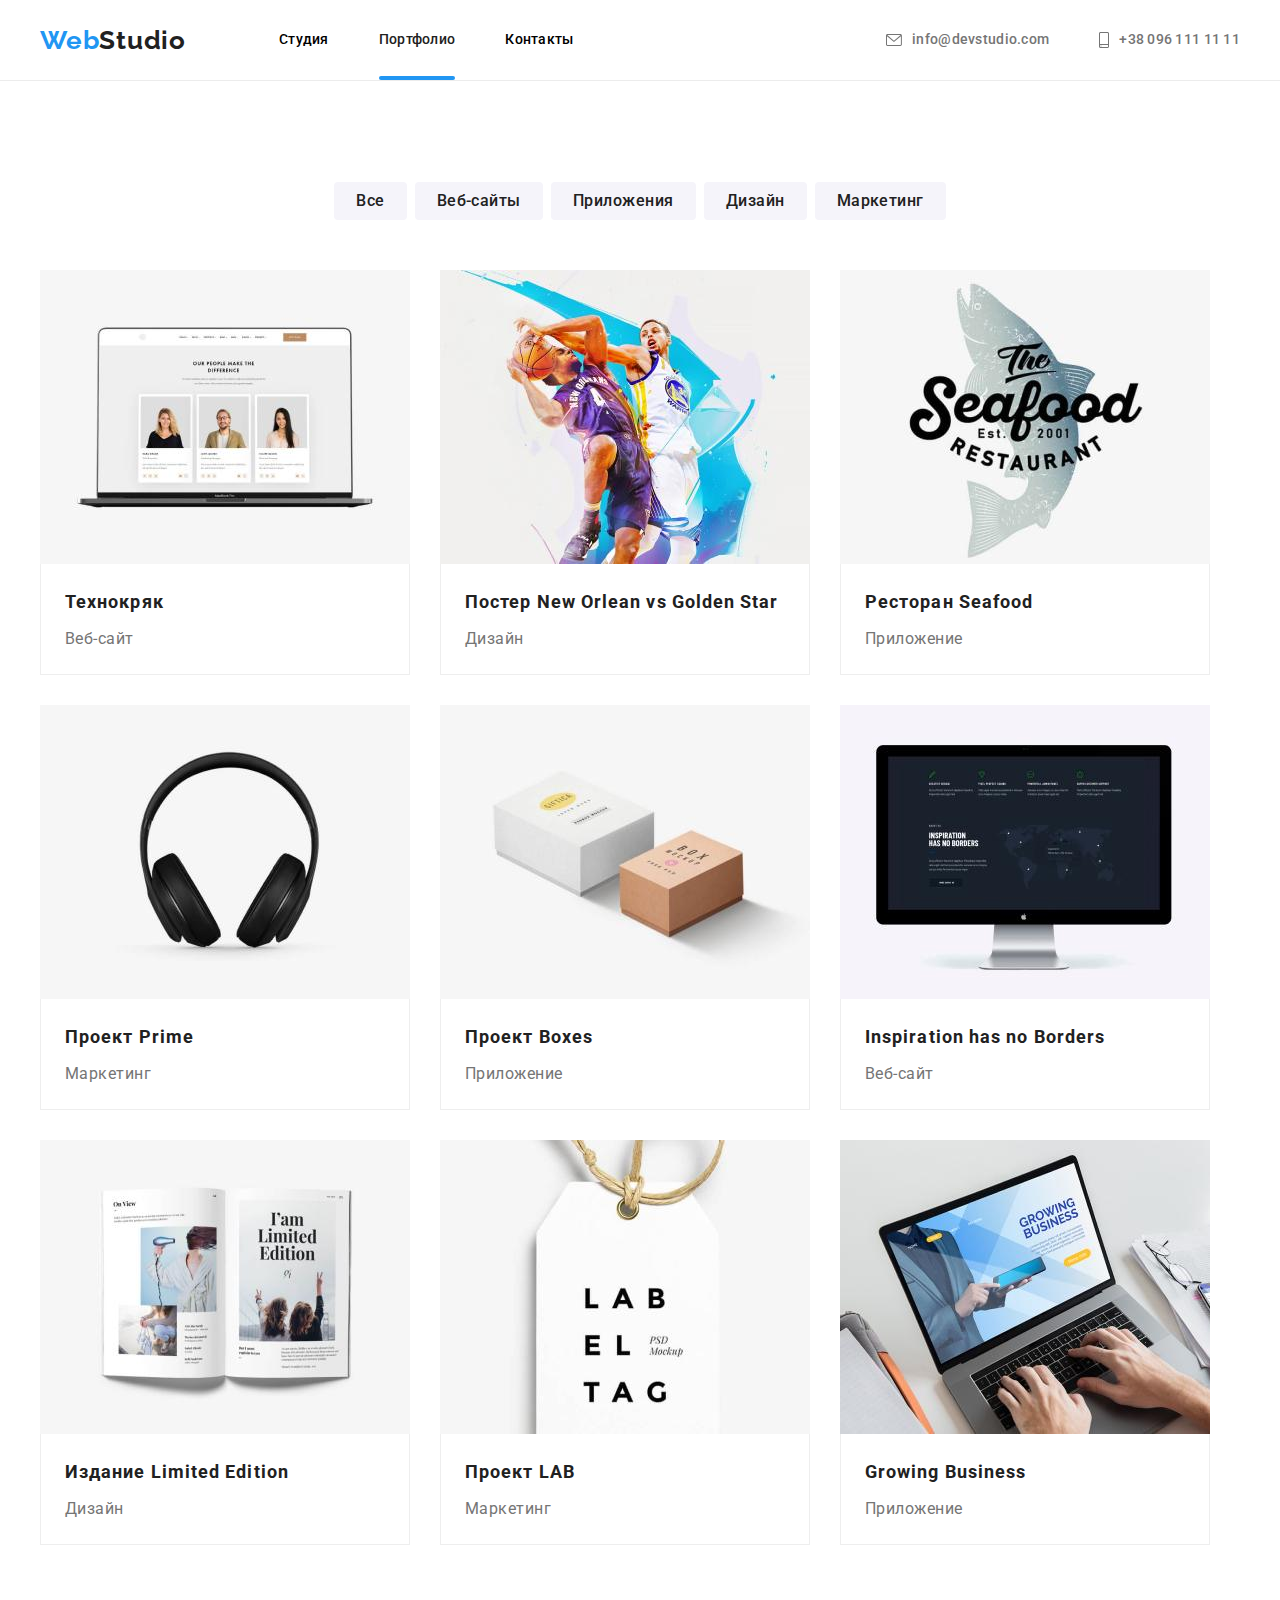
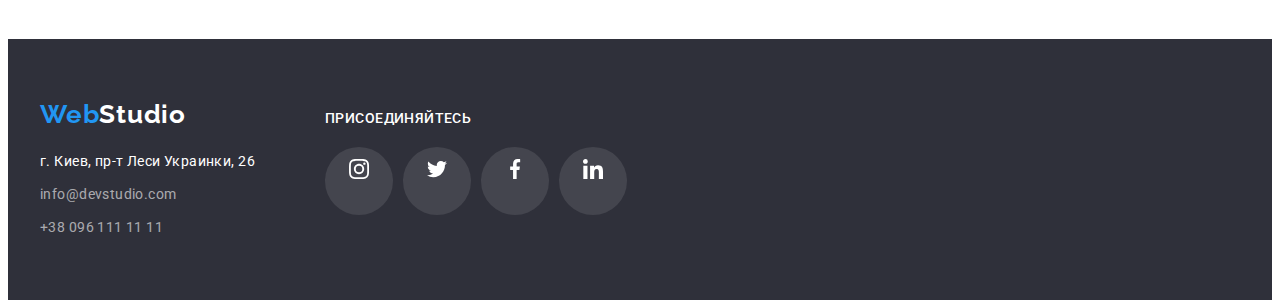
==== portfolio.html @ 77803008 "1" ====
<!DOCTYPE html>
<html lang="ru">
<head>
    <meta charset="UTF-8">
    <meta http-equiv="X-UA-Compatible" content="IE=edge">
    <meta name="viewport" content="width=device-width, initial-scale=1.0">
    <title>Портфолио</title>
    <link rel="preconnect" href="https://fonts.googleapis.com">
    <link rel="preconnect" href="https://fonts.gstatic.com" crossorigin>
    <link href="https://fonts.googleapis.com/css2?family=Raleway:wght@700&family=Roboto:wght@400;500;700;900&display=swap"
        rel="stylesheet">
    <link rel="stylesheet" href="https://cdnjs.cloudflare.com/ajax/libs/modern-normalize/1.1.0/modern-normalize.min.css"
        integrity="sha512-wpPYUAdjBVSE4KJnH1VR1HeZfpl1ub8YT/NKx4PuQ5NmX2tKuGu6U/JRp5y+Y8XG2tV+wKQpNHVUX03MfMFn9Q=="
        crossorigin="anonymous" referrerpolicy="no-referrer" />
    <link rel="stylesheet" href="./styles/styles.css">


</head>

<body>
    <header class="page-header">
        <div class="container">
            <nav class="main-nav">
                <a href="./index.html" class="logo-header"><span class="web">Web</span><span
                        class="studio-black">Studio</span></a>
    
                <ul class="site-nav list">
                    <li class="item"><a href="./index.html" class="link">Студия</a></li>
                    <li class="item"><a href="./portfolio.html" class="link current">Портфолио</a></li>
                    <li class="item"><a href="" class="link">Контакты</a></li>
                </ul>
    
                <ul class="site-contacts list">
                    <li class="item"><a href="mailto:info@devstudio.com" class="link-header">
                            <svg class="contacts-icon" width="16px" height="12px">
                                <use href="images\icon.svg#mail"></use>
                            </svg> info@devstudio.com</a></li>
                    <li class="item"><a href="tel:+380961111111" class="link-header">
                            <svg class="contacts-icon" width="10px" height="16px">
                                <use href="images\icon.svg#tel"></use>
                            </svg> +38 096 111 11 11</a></li>
                </ul>
    
            </nav>
        </div>
    
    </header>


    <main>
       <section class="portfolio">
           <div class="container">
            <h2 class="filter-title hidden">Portfolio</h2>
            <ul class="filter-title-list list">
                <li class="item"><button type="button" class="filter-button">Все</button></li>
                <li class="item"><button type="button" class="filter-button">Веб-сайты</button></li>
                <li class="item"><button type="button" class="filter-button">Приложения</button></li>
                <li class="item"><button type="button" class="filter-button">Дизайн</button></li>
                <li class="item"><button type="button" class="filter-button">Маркетинг</button></li>
            </ul>
            
            <ul class="works-list list">
                <li class="item">
                    <div class="works-overlay">
                        <img src="./images/технокряк.jpg" alt="технокряк" width="370">
                        <p class="image-discription">Технокряк это современная площадка распространения коронавируса. Компании используют эту
                            платформу для цифрового
                            шпионажа и атак на защищённые сервера конкурентов.</p>
                    </div>
                    <div class="works-title-text">
                        <h3 class="works-list-title">Технокряк</h3>
                        <p class="works-list-text">Веб-сайт</p>
                    </div>
                </li>
                <li class="item">
                    <div class="works-overlay">
                        <img src="./images/орлеан.jpg" alt="орлеан" width="370">
                        <p class="image-discription">Технокряк это современная площадка распространения коронавируса. Компании используют
                            эту
                            платформу для цифрового
                            шпионажа и атак на защищённые сервера конкурентов.</p>
                    </div>
                   <div class="works-title-text">
                        <h3 class="works-list-title">Постер New Orlean vs Golden Star</h3>
                        <p class="works-list-text">Дизайн</p>
                   </div>
                </li>
                <li class="item">
                    <div class="works-overlay">
                        <img src="./images/seafood.jpg" alt="ресторан" width="370">
                        <p class="image-discription">Технокряк это современная площадка распространения коронавируса. Компании используют
                            эту
                            платформу для цифрового
                            шпионажа и атак на защищённые сервера конкурентов.</p>
                    </div>
                    <div class="works-title-text">
                        <h3 class="works-list-title">Ресторан Seafood</h3>
                        <p class="works-list-text">Приложение</p>
                    </div>
                </li>
                <li class="item">
                    <div class="works-overlay">
                        <img src="./images/наушники.jpg" alt="наушники" width="370">
                        <p class="image-discription">Технокряк это современная площадка распространения коронавируса. Компании используют
                            эту
                            платформу для цифрового
                            шпионажа и атак на защищённые сервера конкурентов.</p>
                    </div>
                    <div class="works-title-text">
                        <h3 class="works-list-title">Проект Prime</h3>
                        <p class="works-list-text">Маркетинг</p>
                    </div>
                </li>
                <li class="item">
                    <div class="works-overlay">
                        <img src="./images/boxes.jpg" alt="коробки" width="370">
                        <p class="image-discription">Технокряк это современная площадка распространения коронавируса. Компании используют
                            эту
                            платформу для цифрового
                            шпионажа и атак на защищённые сервера конкурентов.</p>
                    </div>
                    <div class="works-title-text">
                        <h3 class="works-list-title">Проект Boxes</h3>
                        <p class="works-list-text">Приложение</p>
                    </div>
                </li>
                <li class="item">
                    <div class="works-overlay">
                        <img src="./images/монитор.jpg" alt="монитор" width="370">
                        <p class="image-discription">Технокряк это современная площадка распространения коронавируса. Компании используют
                            эту
                            платформу для цифрового
                            шпионажа и атак на защищённые сервера конкурентов.</p>
                    </div>
                    <div class="works-title-text">
                        <h3 class="works-list-title" lang="en">Inspiration has no Borders</h3>
                        <p class="works-list-text">Веб-сайт</p>
                    </div>
                </li>
                <li class="item">
                    <div class="works-overlay">
                        <img src="./images/книга.jpg" alt="book" width="370">
                        <p class="image-discription">Технокряк это современная площадка распространения коронавируса. Компании используют
                            эту
                            платформу для цифрового
                            шпионажа и атак на защищённые сервера конкурентов.</p>
                    </div>
                    <div class="works-title-text">
                        <h3 class="works-list-title">Издание Limited Edition</h3>
                        <p class="works-list-text">Дизайн</p>
                    </div>
                </li>
                <li class="item">
                    <div class="works-overlay">
                        <img src="./images/лаб.jpg" alt="lab" width="370">
                        <p class="image-discription">Технокряк это современная площадка распространения коронавируса. Компании используют
                            эту
                            платформу для цифрового
                            шпионажа и атак на защищённые сервера конкурентов.</p>
                    </div>
                    <div class="works-title-text">
                        <h3 class="works-list-title">Проект LAB</h3>
                        <p class="works-list-text">Маркетинг</p>
                    </div>
                </li>
                <li class="item">
                    <div class="works-overlay">
                        <img src="./images/ноут.jpg" alt="notebook" width="370">
                        <p class="image-discription">Технокряк это современная площадка распространения коронавируса. Компании используют
                            эту
                            платформу для цифрового
                            шпионажа и атак на защищённые сервера конкурентов.</p>
                    </div>
                    <div class="works-title-text">
                        <h3 class="works-list-title" lang="en">Growing Business</h3>
                        <p class="works-list-text">Приложение</p>
                    </div>
                </li>
            </ul>
           </div>
            
       </section>

    </main>

<footer>
    <div class="footer-list container">
        <div class="contacts-footer">
            <a class="logo-footer" href=""><span class="web">Web</span><span class="studio-white">Studio</span></a>
            <p class="city">г. Киев, пр-т Леси Украинки, 26</p>
            <address>
                <a href="mailto:nfo@devstudio.com" class="footer-link-mail">info@devstudio.com</a>
                <a href="tel:+380961111111" class="footer-link-tel">+38 096 111 11 11</a>
            </address>

        </div>
        <div class="join-footer">
            <h3 class="join-section-title">Присоединяйтесь</h3>
            <ul class="social-list-footer">
                <li>
                    <a class="social-icons-footer" href="">
                        <svg class="social-icon-footer" width="20px" height="20px">
                            <use href="images\icon.svg#instagram"></use>
                        </svg>
                    </a>
                </li>
                <li>
                    <a class="social-icons-footer" href="">
                        <svg class="social-icon-footer" width="20px" height="20px">
                            <use href="images\icon.svg#twitter"></use>
                        </svg>
                    </a>
                </li>
                <li>
                    <a class="social-icons-footer" href="">
                        <svg class="social-icon-footer" width="20px" height="20px">
                            <use href="images\icon.svg#facebook"></use>
                        </svg>
                    </a>
                </li>
                <li>
                    <a class="social-icons-footer" href="">
                        <svg class="social-icon-footer" width="20px" height="20px">
                            <use href="images\icon.svg#linkedin"></use>
                        </svg>
                    </a>
                </li>
            </ul>
        </div>
    </div>


</footer>
</body>
</html>
---- styles/styles.css ----
:root {
  --primary-text-color: #212121;
  --accent-color: #2196f3;
  --secondary-text-color: #757575;
  --white-text-color: #ffffff;
  --background-white-color: #e5e5e5;
  --background-grey-color: #f5f4fa;
}

body {
  font-family: Roboto, sans-serif;
  padding-top: 80px;
}

/*---------- утилиты -------------*/

.list {
  list-style: none;
  padding: 0;
  margin: 0;
}

.container {
  width: 1200px;
  padding-left: 15px;
  padding-right: 15px;
  margin: 0 auto;
}

p,
h1,
h2,
h3 {
  margin: 0;
}

ul {
  margin: 0;
  padding: 0;
  list-style: none;
}

img {
  display: block;
}

.link {
  text-decoration: none;
}

section {
  padding-top: 94px;
  padding-bottom: 94px;
}

.section-post {
  text-align: center;
}

/*---------- лого -------------*/

.page-header {
  position: fixed;
  width: 100%;
  top: 0;
  left: 0;
  min-height: 80px;

  z-index: 1;
  background-color: var(--white-text-color);
  border-bottom: 1px solid #ececec;
}

.logo-header {
  margin-right: 93px;
  text-align: left;
}

.logo-header,
.logo-footer {
  font-family: Raleway, sans-serif;
  font-weight: 700;
  font-size: 26px;
  line-height: 1.19;
  text-decoration: none;
  letter-spacing: 0.03em;
}

.web {
  color: #2196f3;
}

.studio-black {
  font-family: Raleway, sans-serif;
  color: #212121;
}

/*---------- site nav -------------*/
.main-nav {
  display: flex;
  align-items: center;
}

.site-nav {
  display: flex;
}

.site-nav .item:not(:last-child) {
  margin-right: 50px;
}

.site-nav .link {
  display: block;
  padding-top: 32px;
  padding-bottom: 32px;

  font-weight: 500;
  font-size: 14px;
  line-height: 1.14;
  letter-spacing: 0.02em;
  color: inherit;
  text-decoration: none;
  background-color: #ffffff;
  transition: color 250ms cubic-bezier(0.4, 0, 0.2, 1);
  position: relative;
}

.site-nav .link.current::after {
  content: "";
  display: block;
  position: absolute;
  left: 0;
  bottom: 0;
  width: 100%;
  height: 4px;
  background-color: var(--accent-color);
  border-radius: 2px;
}

.site-nav .link:hover,
.site-nav .link:focus {
  color: var(--accent-color);
}

.site-nav .link.current {
  color: var(--primary-text-color);
}

/*---------- site contacts -------------*/

.site-contacts {
  display: flex;
  margin-left: auto;
}

.site-contacts .item + .item {
  margin-left: 50px;
}

.link-header {
  display: flex;
  align-items: center;
  justify-content: center;
  font-weight: 500;
  font-size: 14px;
  line-height: 1.14;
  letter-spacing: 0.02em;
  color: var(--secondary-text-color);
  text-decoration: none;

  transition: color 250ms cubic-bezier(0.4, 0, 0.2, 1);
}

.link-header:hover,
.link-header:focus {
  color: var(--accent-color);
}

.link-header:hover .contacts-icon,
.link-header:focus .contacts-icon {
  fill: var(--accent-color);
}

.contacts-icon {
  margin-right: 10px;
  fill: var(--secondary-text-color);
  transition: fill 250ms cubic-bezier(0.4, 0, 0.2, 1);
}

/*---------- Hero -------------*/
.overlay {
  padding-top: 200px;
  padding-bottom: 200px;
  max-width: 1600px;
  height: 600px;
  margin-left: auto;
  margin-right: auto;
  background-image: linear-gradient(
      rgba(47, 48, 58, 0.4),
      rgba(47, 48, 58, 0.4)
    ),
    url(../images/hero.jpg);

  background-position: center;
  background-size: cover;
  background-repeat: no-repeat;
}

.hero {
  text-align: center;
  padding-top: 0;
  padding-bottom: 0;
}

.hero-title {
  margin-bottom: 30px;
  font-weight: 900;
  font-size: 44px;
  line-height: 1.36;
  letter-spacing: 0.06em;
  text-transform: uppercase;
  color: #ffffff;
}

.button-hero {
  text-align: center;
  padding: 10px 32px 10px 32px;
  border: none;
  border-radius: 4px;
  font-size: 16px;
  font-family: inherit;
  font-weight: 700;
  line-height: 1.88;
  letter-spacing: 0.06em;
  text-decoration: none;
  cursor: pointer;
  color: #ffffff;
  background-color: #2196f3;
}

.backdrop {
  position: fixed;
  left: 0px;
  top: 0px;
  z-index: 2;

  width: 100%;
  height: 100%;

  background-color: rgba(0, 0, 0, 0.2);

  opacity: 1;
  transition: opacity 250ms cubic-bezier(0.4, 0, 0.2, 1);
}

.backdrop.is-hidden {
  opacity: 0;
  visibility: hidden;
  pointer-events: none;
}

.backdrop.is-hidden .modal {
  transform: translate(-50%, -50%) scale(0.9);
  opacity: 0;
}

.modal {
  position: absolute;
  top: 50%;
  left: 50%;

  width: 528px;
  height: 581px;

  background: #ffffff;
  box-shadow: 0px 1px 3px rgba(0, 0, 0, 0.12), 0px 1px 1px rgba(0, 0, 0, 0.14),
    0px 2px 1px rgba(0, 0, 0, 0.2);
  border-radius: 4px;

  opacity: 1;
  transform: translate(-50%, -50%) scale(1);
  transition: transform 250ms cubic-bezier(0.4, 0, 0.2, 1),
    opacity 250ms cubic-bezier(0.4, 0, 0.2, 1);
}

.close-modal-icon {
  display: flex;
  position: absolute;
  top: 8px;
  right: 8px;
  width: 30px;
  height: 30px;
  cursor: pointer;
  align-items: center;
  border-radius: 50%;
  color: var(--white-text-color);
  background-color: #ffffff;
  border: 1px solid rgba(0, 0, 0, 0.1);
}

/*---------- features -------------*/

.features-icons {
  display: flex;
  height: 120px;
  background-color: #f5f4fa;
  border-radius: 4px;
  align-items: center;
  justify-content: center;
  margin-bottom: 30px;
}

.features-icon {
  width: 70px;
  height: 70px;
}

.features-list {
  display: flex;
}

.features-list .item {
  width: 270px;
}

.features-list .item:not(:last-child) {
  margin-right: 30px;
}

.features-list-title {
  margin-bottom: 10px;
}

.section-post {
  margin-bottom: 50px;
  font-weight: 700;
  font-size: 36px;
  line-height: 1.14;
  letter-spacing: 0.03em;
  color: var(--primary-text-color);
}

.hidden {
  position: absolute;
  white-space: nowrap;
  width: 1px;
  height: 1px;
  overflow: hidden;
  border: 0;
  padding: 0;
  clip: rect(0 0 0 0);
  clip-path: inset(50%);
  margin: -1px;
}

.features-list-title {
  font-weight: 700;
  font-size: 14px;
  line-height: 1.14;
  letter-spacing: 0.03em;
  text-transform: uppercase;
  color: var(--primary-text-color);
}

.features-list-text {
  font-size: 14px;
  line-height: 1.71;
  letter-spacing: 0.03em;
  color: var(--secondary-text-color);
}

/*---------- cards works -------------*/

.cards {
  display: flex;
  z-index: 0;
}

.cards-section {
  padding-top: 0;
}

.cards .item:not(:last-child) {
  margin-right: 30px;
}

.cards-titles {
  display: flex;
  align-items: center;
  justify-content: center;
  position: absolute;
  width: 100%;
  height: 70px;
  background-color: rgba(47, 48, 58, 0.8);
  bottom: 0;
}

.card-title {
  font-weight: 500;
  font-size: 14px;
  line-height: 1.14;
  letter-spacing: 0.03em;
  text-transform: uppercase;
  color: var(--white-text-color);
}

.cards-block {
  position: relative;
}

/*---------- team -------------*/

.team-title-text {
  padding-bottom: 30px;
  padding-top: 30px;
}

.team-list {
  display: flex;
  text-align: center;
}

.team-list-title {
  margin-bottom: 10px;
  font-size: 16px;
  font-weight: 500;
  line-height: 1.14;
  letter-spacing: 0.03em;
  color: var(--primary-text-color);
}

.team-list-text {
  font-size: 16px;
  line-height: 1.14;
  letter-spacing: 0.03em;
  color: var(--secondary-text-color);
  margin-bottom: 16px;
}

.team-list .item:not(:last-child) {
  margin-right: 30px;
}

.team-list .item {
  box-shadow: 0px 1px 3px rgba(0, 0, 0, 0.12), 0px 1px 1px rgba(0, 0, 0, 0.14),
    0px 2px 1px rgba(0, 0, 0, 0.2);
  background-color: var(--white-text-color);
}

.social-list {
  display: flex;
  align-items: center;
  justify-content: center;
}

.social-icons {
  display: block;
  width: 44px;
  height: 44px;
  padding: 12px;
  color: #afb1b8;
  cursor: pointer;
  align-items: center;
  border-radius: 50%;
  transition: background-color 250ms cubic-bezier(0.4, 0, 0.2, 1);
}

.social-icon {
  fill: #afb1b8;
  transition: fill 250ms cubic-bezier(0.4, 0, 0.2, 1);
}

.social-icons:hover,
.social-icons:focus {
  background-color: var(--accent-color);
  color: var(--white-text-color);
  border-radius: 50%;
}

.social-icons:hover .social-icon,
.social-icons:focus .social-icon {
  fill: var(--white-text-color);
}

.social-list .social-block:not(:last-child) {
  margin-right: 10px;
}

.team-section {
  background-color: #f5f4fa;
}

/*---------- clients ------------*/

.clients-list {
  display: flex;
}

.clients-icon {
  display: flex;
  align-items: center;
  justify-content: center;
  width: 170px;
  height: 92px;
  border-radius: 4px;
  border: 1px solid #afb1b8;
  cursor: pointer;
  color: #afb1b8;
  transition: border 250ms cubic-bezier(0.4, 0, 0.2, 1);
}

.clients-list .item:not(:last-child) {
  margin-right: 30px;
}

.icon-company {
  fill: #afb1b8;
  transition: fill 250ms cubic-bezier(0.4, 0, 0.2, 1);
}

.clients-icon:hover .icon-company,
.clients-icon:focus .icon-company {
  fill: var(--accent-color);
}

.clients-icon:hover,
.clients-icon:focus {
  border: 1px solid var(--accent-color);
  fill: var(--accent-color);
}

/*---------- footer -------------*/

footer {
  background-color: #2f303a;
  margin-left: auto;
  margin-right: auto;
}

.footer-list {
  padding-top: 60px;
  padding-bottom: 60px;
  display: flex;
  align-items: baseline;
}

.logo-footer {
  display: block;
  margin-bottom: 20px;
}

.city {
  margin-bottom: 9px;
  font-size: 14px;
  line-height: 1.71;
  font-style: normal;
  letter-spacing: 0.03em;
  color: #ffffff;
}

.studio-white {
  color: #ffffff;
  font-family: Raleway, sans-serif;
  text-decoration: none;
}

.footer-link-mail {
  display: block;
  margin-bottom: 9px;
}

.footer-link-tel {
  display: block;
}

.footer-link-mail,
.footer-link-tel {
  font-size: 14px;
  line-height: 1.71;
  letter-spacing: 0.03em;
  font-style: normal;
  text-decoration: none;
  color: rgba(255, 255, 255, 0.6);
}

.footer-link-mail:hover,
.footer-link-mail:focus {
  color: var(--accent-color);
}

.footer-link-tel:hover,
.footer-link-tel:focus {
  color: var(--accent-color);
}

.contacts-footer {
  margin-right: 70px;
}

.join-section-title {
  font-weight: 500;
  font-size: 14px;
  line-height: 1.14;
  letter-spacing: 0.03em;
  text-transform: uppercase;
  color: #ffffff;
  margin-bottom: 20px;
}

.social-list-footer {
  display: flex;
}

.social-icons-footer {
  display: block;
  text-align: center;
  width: 44px;
  height: 44px;
  padding: 12px;
  color: var(--white-text-color);
  cursor: pointer;
  background-color: rgba(255, 255, 255, 0.1);
  border-radius: 50%;
  margin-right: 10px;
  transition: background-color 250ms cubic-bezier(0.4, 0, 0.2, 1);
}

.social-icon-footer {
  fill: var(--white-text-color);
}

.social-icons-footer:hover,
.social-icons-footer:focus {
  background-color: var(--accent-color);
}

/*---------- filter -------------*/

.filter-title-list {
  display: flex;
  justify-content: center;
  margin-bottom: 50px;
}

.filter-title-list .item:not(:last-child) {
  margin-right: 8px;
}

.filter-button:hover,
.filter-button:focus {
  color: var(--white-text-color);
  background-color: var(--accent-color);
  box-shadow: 0px 3px 1px rgba(0, 0, 0, 0.1), 0px 1px 2px rgba(0, 0, 0, 0.08),
    0px 2px 2px rgba(0, 0, 0, 0.12);
}

.filter-button {
  padding: 6px 22px 6px 22px;
  border: none;
  border-radius: 4px;
  font-family: Roboto;
  font-weight: 500;
  font-size: 16px;
  line-height: 1.63;
  letter-spacing: 0.03em;
  color: var(--primary-text-color);
  background-color: #f5f4fa;
  cursor: pointer;
  transition: background-color 250ms cubic-bezier(0.4, 0, 0.2, 1),
    color 250ms cubic-bezier(0.4, 0, 0.2, 1),
    box-shadow 250ms cubic-bezier(0.4, 0, 0.2, 1);
}

/*---------- works section -------------*/

.works-list {
  display: flex;
  flex-wrap: wrap;
}

.works-list .item {
  width: calc((100% - 90px) / 3);
  margin-right: 30px;
  margin-bottom: 30px;
  width: 370px;
  transition: box-shadow 250ms cubic-bezier(0.4, 0, 0.2, 1);
}

.works-overlay {
  position: relative;
  overflow: hidden;
}

.works-overlay::before {
  display: inline-block;
  position: absolute;
  content: "";
  width: 100%;
  height: 100%;
  background-color: rgba(33, 150, 243, 0.9);
  transform: translateY(100%);
  transition: transform 250ms cubic-bezier(0.4, 0, 0.2, 1);
}

.image-discription {
  display: block;
  position: absolute;
  top: 0;
  font-weight: 400;
  font-size: 18px;
  line-height: 1.56;
  letter-spacing: 0.03em;
  color: var(--white-text-color);
  padding: 63px 24px;
  transform: translateY(100%);
  transition: transform 250ms cubic-bezier(0.4, 0, 0.2, 1);
}

.item:hover .works-overlay::before {
  transform: translateY(0);
  opacity: 1;
}

.item:hover .image-discription {
  transform: translateY(0);
  opacity: 1;
}

.works-list .item:nth-last-child(-n + 3) {
  margin-bottom: 0;
}

.works-list .item:nth-child(3n) {
  margin-right: 0;
}

.works-list .item:hover {
  box-shadow: 0px 1px 1px rgba(0, 0, 0, 0.12), 0px 4px 4px rgba(0, 0, 0, 0.06),
    1px 4px 6px rgba(0, 0, 0, 0.16);
}

.works-list-title {
  margin-bottom: 4px;
  font-weight: 700;
  font-size: 18px;
  line-height: 2;
  letter-spacing: 0.06em;
  color: var(--primary-text-color);
}

.works-list-text {
  line-height: 1.88;
  font-size: 16px;
  letter-spacing: 0.03em;
  color: var(--secondary-text-color);
}

.works-title-text {
  padding: 20px 24px 20px 24px;
  border-bottom: 1px solid #eeeeee;
  border-right: 1px solid #eeeeee;
  border-left: 1px solid #eeeeee;
}
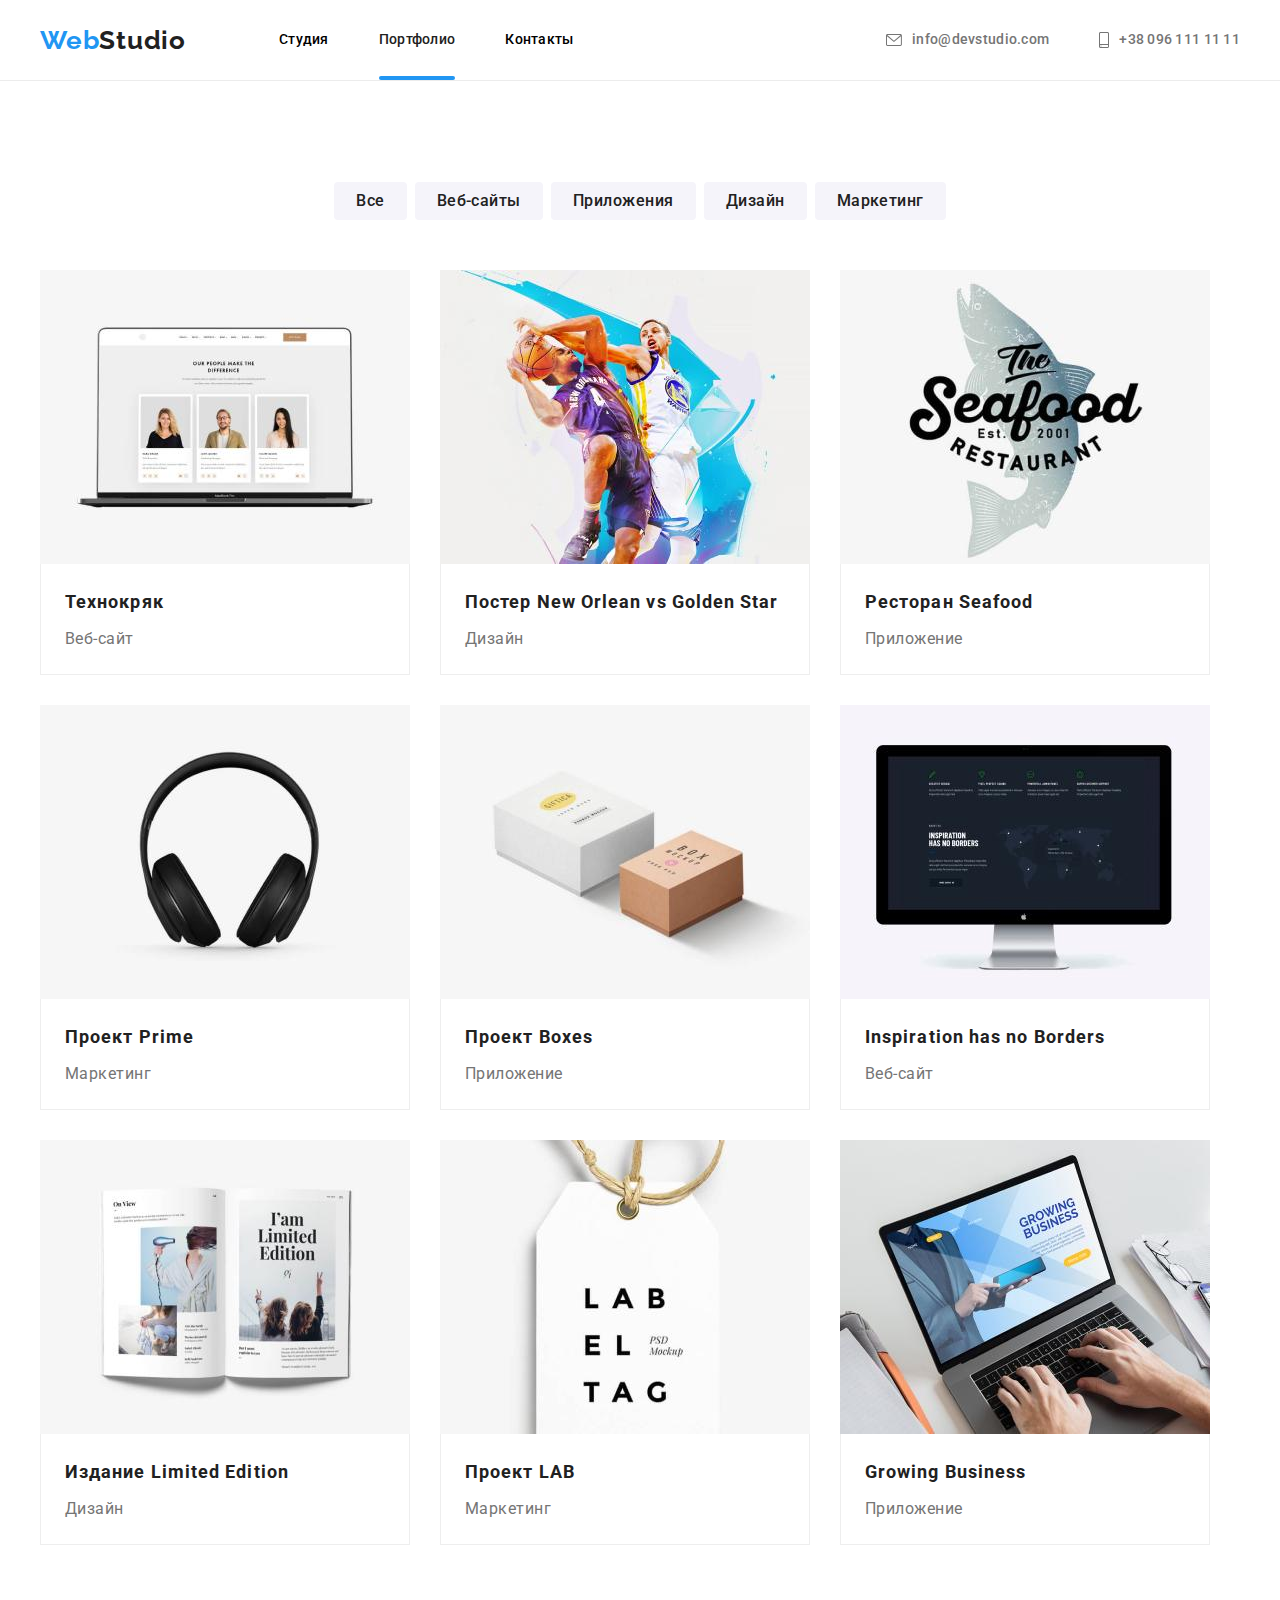
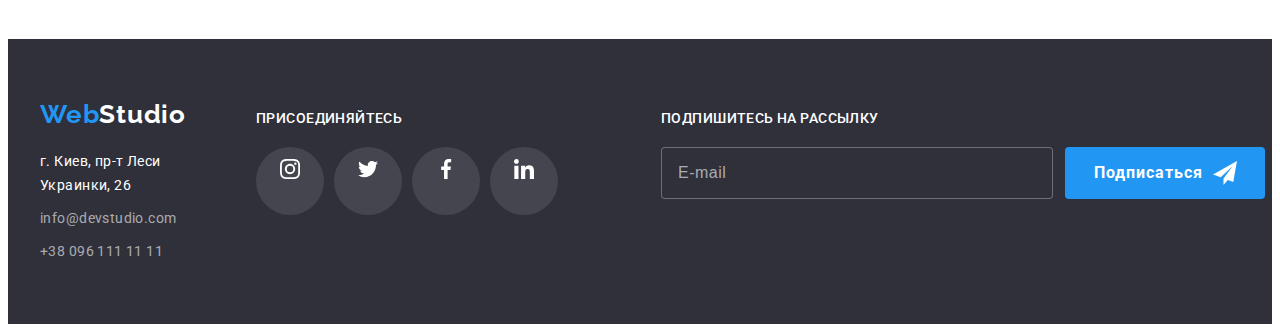
==== commit b4cd44a1: "1" ====
--- a/portfolio.html
+++ b/portfolio.html
@@ -227,6 +227,19 @@
                 </li>
             </ul>
         </div>
+        <div class="">
+            <h3 class="join-section-title">Подпишитесь на рассылку</h3>
+            <form class="form-footer">
+                <input type="email" name="mail" id="mail" placeholder="E-mail" />
+
+                <button class="button-subscribe" type="submit">Подписаться
+                    <a href=""></a>
+                    <svg class="subscribe-icon" width="24px" height="24px">
+                        <use href="images\icon.svg#subscribe"></use>
+                    </svg>
+                </button>
+            </form>
+        </div>
     </div>
 
 
--- a/styles/styles.css
+++ b/styles/styles.css
@@ -269,8 +269,13 @@
   top: 50%;
   left: 50%;
 
-  width: 528px;
-  height: 581px;
+  padding-left: 41px;
+  padding-right: 39px;
+  padding-top: 40px;
+  padding-bottom: 40px;
+
+  min-width: 528px;
+  min-height: 581px;
 
   background: #ffffff;
   box-shadow: 0px 1px 3px rgba(0, 0, 0, 0.12), 0px 1px 1px rgba(0, 0, 0, 0.14),
@@ -284,6 +289,7 @@
 }
 
 .close-modal-icon {
+  outline: none;
   display: flex;
   position: absolute;
   top: 8px;
@@ -293,9 +299,207 @@
   cursor: pointer;
   align-items: center;
   border-radius: 50%;
-  color: var(--white-text-color);
+  fill: var(--primary-text-color);
   background-color: #ffffff;
   border: 1px solid rgba(0, 0, 0, 0.1);
+  transition: fill 250ms cubic-bezier(0.4, 0, 0.2, 1);
+}
+
+.close-modal-icon:hover,
+.close-modal-icon:focus {
+  fill: var(--accent-color);
+}
+
+.modal-title {
+  font-weight: 700;
+  font-size: 20px;
+  line-height: 1.15;
+  text-align: center;
+  letter-spacing: 0.03em;
+  color: #212121;
+  margin-bottom: 12px;
+}
+
+.form {
+  margin-left: auto;
+  margin-right: auto;
+  text-align: left;
+}
+
+.form-field {
+  position: relative;
+  margin-bottom: 10px;
+  display: flex;
+  flex-direction: column;
+}
+
+.form-field label {
+  font-style: normal;
+  font-weight: normal;
+  font-size: 12px;
+  line-height: 1.17;
+  letter-spacing: 0.01em;
+  color: #757575;
+  margin-bottom: 4px;
+}
+
+.form-field input {
+  outline: none;
+  border: 1px solid rgba(33, 33, 33, 0.2);
+  box-sizing: border-box;
+  border-radius: 4px;
+  font-style: normal;
+  font-weight: normal;
+  font-size: 12px;
+  line-height: 1.17;
+  letter-spacing: 0.01em;
+  padding-top: 12px;
+  padding-bottom: 12px;
+  padding-left: 42px;
+  transition: border 250ms cubic-bezier(0.4, 0, 0.2, 1);
+}
+
+.form-field input:hover,
+.form-field input:focus {
+  border: 1px solid var(--accent-color);
+}
+
+.form-modal-icon {
+  position: absolute;
+  top: 50%;
+  margin-left: 12px;
+  fill: var(--primary-text-color);
+  transition: fill 250ms cubic-bezier(0.4, 0, 0.2, 1);
+}
+
+.form-field input:hover + .form-modal-icon,
+.form-field input:focus + .form-modal-icon {
+  fill: var(--accent-color);
+}
+
+.textarea-field {
+  margin-bottom: 20px;
+  display: flex;
+  flex-direction: column;
+}
+
+.textarea-field label {
+  font-style: normal;
+  font-weight: normal;
+  font-size: 12px;
+  line-height: 1.17;
+  letter-spacing: 0.01em;
+  color: #757575;
+  margin-bottom: 4px;
+}
+
+.comment {
+  outline: none;
+  border: 1px solid rgba(33, 33, 33, 0.2);
+  box-sizing: border-box;
+  height: 120px;
+  border-radius: 4px;
+  padding: 16px 12px;
+  font-size: 14px;
+  line-height: 1.14;
+  letter-spacing: 0.01em;
+  resize: none;
+  transition: border 250ms cubic-bezier(0.4, 0, 0.2, 1);
+}
+
+.textarea-field textarea::placeholder {
+  font-style: normal;
+  font-weight: normal;
+  font-size: 14px;
+  line-height: 1.14;
+  letter-spacing: 0.01em;
+  color: rgba(117, 117, 117, 0.5);
+}
+
+.textarea-field textarea:hover,
+.textarea-field textarea:focus {
+  border: 1px solid var(--accent-color);
+}
+
+.policy-label {
+  display: flex;
+  align-items: center;
+}
+
+.checkbox {
+  position: absolute;
+  clip: rect(0 0 0 0);
+  overflow: hidden;
+}
+
+.checkbox-icon {
+  margin-right: 9px;
+  border: 2px solid var(--primary-text-color);
+  border-radius: 2px;
+  display: inline-block;
+  width: 16px;
+  height: 15px;
+  cursor: pointer;
+  fill: var(--white-text-color);
+}
+
+.checkbox:checked ~ .checkbox-icon {
+  border-color: var(--accent-color);
+  background-color: var(--accent-color);
+  background-image: url(../images/check.svg);
+  background-repeat: no-repeat;
+  filter: drop-shadow(0px 4px 4px rgba(0, 0, 0, 0.25));
+}
+
+.policy-field {
+  margin-bottom: 30px;
+  display: flex;
+  align-items: center;
+  justify-content: center;
+}
+
+.policy {
+  font-size: 14px;
+  line-height: 1.71;
+  letter-spacing: 0.03em;
+  color: #757575;
+}
+
+.policy-terms {
+  padding-left: 3px;
+  font-size: 14px;
+  line-height: 1.71;
+  letter-spacing: 0.03em;
+  color: var(--accent-color);
+  text-decoration: underline;
+}
+
+.form-button {
+  display: block;
+  margin-left: auto;
+  margin-right: auto;
+  text-align: center;
+  align-items: center;
+  padding: 10px 55px 10px 56px;
+  border: none;
+  border-radius: 4px;
+  font-size: 16px;
+  font-family: inherit;
+  font-weight: 700;
+  line-height: 1.88;
+  letter-spacing: 0.06em;
+  text-decoration: none;
+  cursor: pointer;
+  color: #ffffff;
+  background-color: #2196f3;
+  transition: box-shadow 250ms cubic-bezier(0.4, 0, 0.2, 1);
+}
+
+.form-button:hover,
+.form-button:focus {
+  background: #188ce8;
+  box-shadow: 0px 4px 4px rgba(0, 0, 0, 0.15);
+  border-radius: 4px;
 }
 
 /*---------- features -------------*/
@@ -595,6 +799,10 @@
 
 .contacts-footer {
   margin-right: 70px;
+}
+
+.join-footer {
+  margin-right: 93px;
 }
 
 .join-section-title {
@@ -634,6 +842,58 @@
   background-color: var(--accent-color);
 }
 
+.form-footer {
+  display: flex;
+}
+
+.form-footer input {
+  display: flex;
+
+  font-size: 16px;
+  line-height: 1.25;
+  letter-spacing: 0.03em;
+  color: rgba(255, 255, 255, 0.6);
+  background-color: #2f303a;
+
+  border: 1px solid rgba(255, 255, 255, 0.3);
+  border-radius: 4px;
+  margin-right: 12px;
+  width: 358px;
+  align-items: center;
+  justify-content: center;
+  padding: 15px 16px 15px 16px;
+}
+
+.form-footer input::placeholder {
+  font-size: 16px;
+  line-height: 1.25;
+  letter-spacing: 0.03em;
+  color: rgba(255, 255, 255, 0.6);
+}
+
+.button-subscribe {
+  display: flex;
+  text-align: center;
+  align-items: center;
+  padding: 10px 28px 10px 29px;
+  border: none;
+  border-radius: 4px;
+  font-size: 16px;
+  font-family: inherit;
+  font-weight: 700;
+  line-height: 1.88;
+  letter-spacing: 0.06em;
+  text-decoration: none;
+  cursor: pointer;
+  color: #ffffff;
+  background-color: #2196f3;
+}
+
+.subscribe-icon {
+  fill: var(--white-text-color);
+  margin-left: 10px;
+}
+
 /*---------- filter -------------*/
 
 .filter-title-list {
